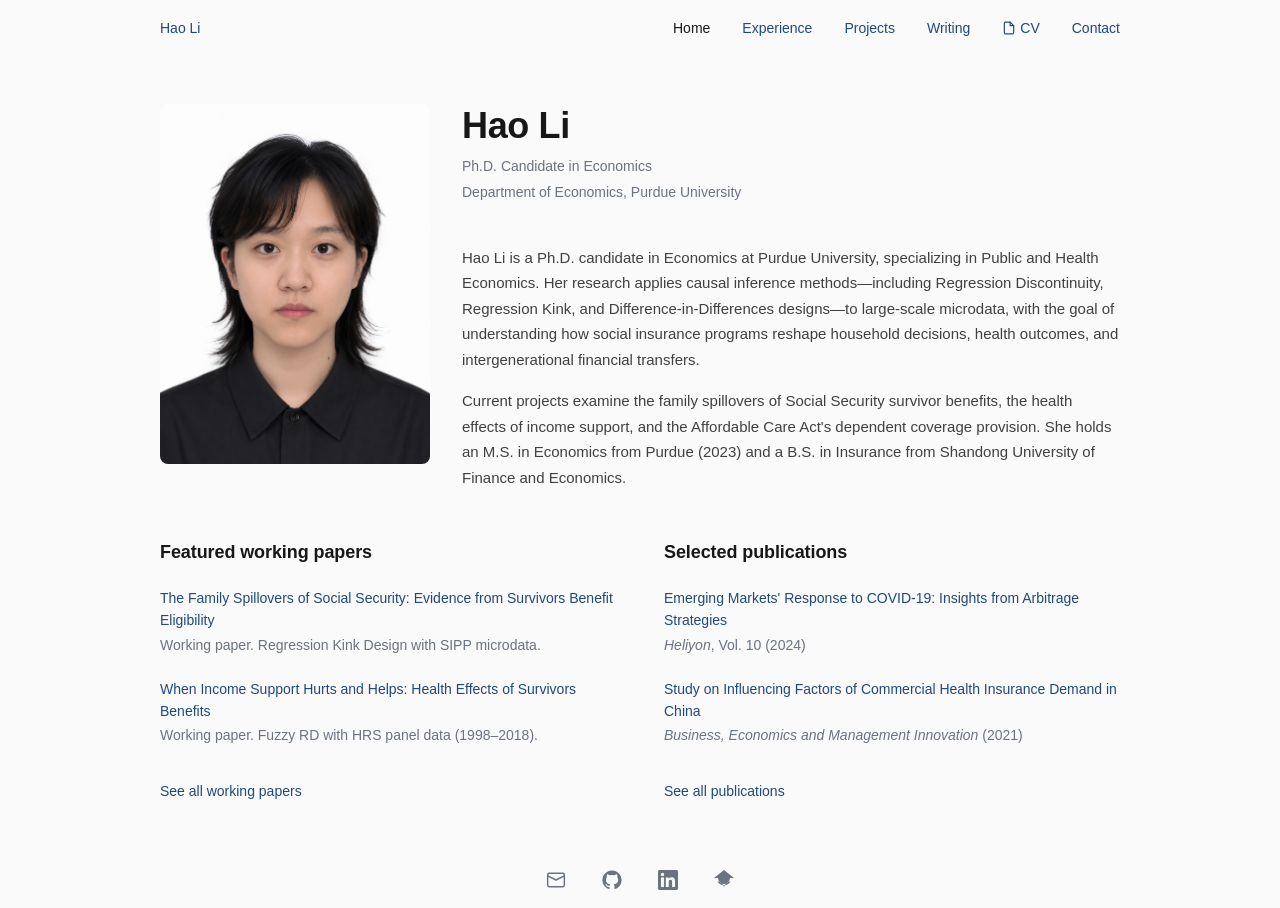
==== index.html @ 3c958ec9 "Update bio to reflect gender pronoun change" ====
<!DOCTYPE html>
<html lang="en">
<head>
  <meta charset="UTF-8">
  <meta name="viewport" content="width=device-width, initial-scale=1">
  <title>Hao Li | Purdue University</title>
  <meta name="description" content="Hao Li, Ph.D. candidate in Economics at Purdue University — research, teaching, and contact.">
  <link rel="stylesheet" href="styles.css">
</head>
<body>

  <header class="site-header">
    <div class="header-inner">
      <a href="index.html" class="site-name">Hao Li</a>
      <nav class="nav" aria-label="Main">
        <a href="index.html" class="current">Home</a>
        <a href="experience.html">Experience</a>
        <a href="projects.html">Projects</a>
        <a href="writing.html">Writing</a>
        <a href="pdf/Hao_Li_CV.pdf" target="_blank" rel="noopener" class="cv-link">
          <svg class="icon" viewBox="0 0 24 24" fill="none" stroke="currentColor" stroke-width="2" stroke-linecap="round" stroke-linejoin="round" aria-hidden="true">
            <path d="M14 2H6a2 2 0 0 0-2 2v16a2 2 0 0 0 2 2h12a2 2 0 0 0 2-2V8z"/>
            <polyline points="14 2 14 8 20 8"/>
          </svg>
          CV
        </a>
        <a href="contact.html">Contact</a>
      </nav>
      <button class="menu-toggle" aria-label="Open menu" aria-expanded="false">
        <svg width="20" height="20" viewBox="0 0 24 24" fill="none" stroke="currentColor" stroke-width="1.5">
          <path stroke-linecap="round" stroke-linejoin="round" d="M4 6h16M4 12h16M4 18h16"/>
        </svg>
      </button>
    </div>
  </header>

  <main>
    <section class="hero">
      <div class="hero-photo">
        <img src="portrait.jpg" alt="Portrait of Hao Li">
      </div>
      <div class="hero-content">
        <h1 class="page-title">Hao Li</h1>
        <p class="subtitle">Ph.D. Candidate in Economics</p>
        <p class="subtitle">Department of Economics, Purdue University</p>
        <div class="hero-bio">
          <p>Hao Li is a Ph.D. candidate in Economics at Purdue University, specializing in Public and Health Economics. Her research applies causal inference methods&mdash;including Regression Discontinuity, Regression Kink, and Difference-in-Differences designs&mdash;to large-scale microdata, with the goal of understanding how social insurance programs reshape household decisions, health outcomes, and intergenerational financial transfers.</p>
          <p>Current projects examine the family spillovers of Social Security survivor benefits, the health effects of income support, and the Affordable Care Act's dependent coverage provision. She holds an M.S. in Economics from Purdue (2023) and a B.S. in Insurance from Shandong University of Finance and Economics.</p>
        </div>
      </div>
    </section>

    <section class="two-col">
      <div class="col">
        <h2 class="section-heading">Featured working papers</h2>
        <ul class="entry-list">
          <li>
            <a href="projects.html" class="entry-title">The Family Spillovers of Social Security: Evidence from Survivors Benefit Eligibility</a>
            <p class="entry-meta">Working paper. Regression Kink Design with SIPP microdata.</p>
          </li>
          <li>
            <a href="projects.html" class="entry-title">When Income Support Hurts and Helps: Health Effects of Survivors Benefits</a>
            <p class="entry-meta">Working paper. Fuzzy RD with HRS panel data (1998&ndash;2018).</p>
          </li>
        </ul>
        <p class="see-all"><a href="projects.html" class="link">See all working papers</a></p>
      </div>

      <div class="col">
        <h2 class="section-heading">Selected publications</h2>
        <ul class="entry-list">
          <li>
            <a href="writing.html" class="entry-title">Emerging Markets' Response to COVID-19: Insights from Arbitrage Strategies</a>
            <p class="entry-meta"><em>Heliyon</em>, Vol. 10 (2024)</p>
          </li>
          <li>
            <a href="writing.html" class="entry-title">Study on Influencing Factors of Commercial Health Insurance Demand in China</a>
            <p class="entry-meta"><em>Business, Economics and Management Innovation</em> (2021)</p>
          </li>
        </ul>
        <p class="see-all"><a href="writing.html" class="link">See all publications</a></p>
      </div>
    </section>
  </main>

  <footer class="site-footer">
    <div class="footer-inner">
      <div class="footer-links">
        <a href="mailto:li4539@purdue.edu" aria-label="Email">
          <svg viewBox="0 0 24 24" fill="none" stroke="currentColor" stroke-width="1.75" stroke-linecap="round" stroke-linejoin="round" aria-hidden="true">
            <rect x="2" y="4" width="20" height="16" rx="2"/>
            <path d="m22 7-10 5L2 7"/>
          </svg>
        </a>
        <a href="https://github.com/" target="_blank" rel="noopener" aria-label="GitHub">
          <svg viewBox="0 0 24 24" fill="currentColor" aria-hidden="true">
            <path d="M12 .5C5.65.5.5 5.65.5 12c0 5.08 3.29 9.39 7.86 10.91.57.1.78-.25.78-.55v-2.1c-3.2.7-3.87-1.36-3.87-1.36-.52-1.34-1.28-1.7-1.28-1.7-1.05-.71.08-.7.08-.7 1.16.08 1.77 1.19 1.77 1.19 1.03 1.77 2.71 1.26 3.37.96.1-.75.4-1.27.73-1.56-2.55-.29-5.24-1.28-5.24-5.69 0-1.26.45-2.29 1.18-3.1-.12-.29-.51-1.46.11-3.04 0 0 .97-.31 3.18 1.18a11.1 11.1 0 0 1 5.79 0c2.21-1.49 3.18-1.18 3.18-1.18.62 1.58.23 2.75.11 3.04.74.81 1.18 1.84 1.18 3.1 0 4.42-2.69 5.39-5.25 5.68.41.36.78 1.06.78 2.14v3.17c0 .31.21.66.79.55C20.21 21.39 23.5 17.08 23.5 12 23.5 5.65 18.35.5 12 .5z"/>
          </svg>
        </a>
        <a href="https://www.linkedin.com/" target="_blank" rel="noopener" aria-label="LinkedIn">
          <svg viewBox="0 0 24 24" fill="currentColor" aria-hidden="true">
            <path d="M20.45 20.45h-3.55v-5.57c0-1.33-.02-3.04-1.85-3.04-1.86 0-2.14 1.45-2.14 2.95v5.66H9.36V9h3.41v1.56h.05c.47-.9 1.64-1.85 3.37-1.85 3.6 0 4.26 2.37 4.26 5.46v6.28zM5.34 7.43a2.06 2.06 0 1 1 0-4.12 2.06 2.06 0 0 1 0 4.12zM7.12 20.45H3.56V9h3.56v11.45zM22.22 0H1.77C.79 0 0 .78 0 1.74v20.52C0 23.22.79 24 1.77 24h20.45c.98 0 1.78-.78 1.78-1.74V1.74C24 .78 23.2 0 22.22 0z"/>
          </svg>
        </a>
        <a href="https://scholar.google.com/" target="_blank" rel="noopener" aria-label="Google Scholar">
          <svg viewBox="0 0 24 24" fill="currentColor" aria-hidden="true">
            <path d="M12 0L0 9.5h4.84A7.16 7.16 0 0 0 12 16.66a7.16 7.16 0 0 0 7.16-7.16H24L12 0zm0 18.4a8.9 8.9 0 0 1-7.91-4.87A8.9 8.9 0 0 1 12 24a8.9 8.9 0 0 1 7.91-10.47A8.9 8.9 0 0 1 12 18.4z"/>
          </svg>
        </a>
      </div>
    </div>
  </footer>

  <script>
    document.querySelector('.menu-toggle').addEventListener('click', function() {
      var nav = document.querySelector('.nav');
      var expanded = this.getAttribute('aria-expanded') === 'true';
      this.setAttribute('aria-expanded', !expanded);
      nav.classList.toggle('open');
    });
  </script>

</body>
</html>
---- styles.css ----
/* ============================================================
   Hao Li — personal site
   Accent color matches the LaTeX CV: rgb(31, 73, 125)
   ============================================================ */

:root {
  --accent: rgb(31, 73, 125);
  --accent-hover: rgb(20, 55, 100);
  --bg: #fafafa;
  --text: #171717;
  --text-muted: #6b7280;
  --text-gray: #404040;
  --border: #e5e5e5;
  --max-width: 64rem;
}

* {
  box-sizing: border-box;
  margin: 0;
  padding: 0;
}

html {
  scroll-behavior: smooth;
  -webkit-text-size-adjust: 100%;
}

body {
  font-family: -apple-system, BlinkMacSystemFont, "Segoe UI", Roboto, "Helvetica Neue", Arial, sans-serif;
  background: var(--bg);
  color: var(--text);
  font-size: 16px;
  line-height: 1.6;
  -webkit-font-smoothing: antialiased;
  -moz-osx-font-smoothing: grayscale;
  min-height: 100vh;
  display: flex;
  flex-direction: column;
}

/* ─── Header ───────────────────────────────────────────────── */

.site-header {
  position: sticky;
  top: 0;
  z-index: 50;
  background: var(--bg);
}

.header-inner {
  max-width: var(--max-width);
  margin: 0 auto;
  padding: 0 1.25rem;
  height: 3.5rem;
  display: flex;
  align-items: center;
  justify-content: space-between;
}

.site-name {
  font-size: 0.875rem;
  font-weight: 500;
  color: var(--accent);
  text-decoration: none;
  transition: color 0.15s;
}

.site-name:hover {
  color: var(--accent-hover);
  text-decoration: underline;
  text-underline-offset: 2px;
}

.nav {
  display: flex;
  align-items: center;
  gap: 2rem;
}

.nav a {
  font-size: 0.875rem;
  color: var(--accent);
  text-decoration: none;
  transition: color 0.15s;
}

.nav a:hover {
  color: var(--accent-hover);
  text-decoration: underline;
  text-underline-offset: 2px;
}

.nav a.current {
  color: var(--text);
  cursor: default;
}

.nav a.current:hover {
  text-decoration: none;
}

.nav .cv-link {
  display: inline-flex;
  align-items: center;
  gap: 0.25rem;
}

.nav .icon {
  width: 0.875rem;
  height: 0.875rem;
  flex-shrink: 0;
}

/* mobile menu toggle */
.menu-toggle {
  display: none;
  background: none;
  border: none;
  color: var(--accent);
  cursor: pointer;
  padding: 0.5rem;
}

@media (max-width: 768px) {
  .nav {
    display: none;
    position: absolute;
    top: 3.5rem;
    left: 0;
    right: 0;
    background: var(--bg);
    flex-direction: column;
    align-items: flex-start;
    gap: 0;
    padding: 0.5rem 1.25rem 1rem;
    border-bottom: 1px solid var(--border);
  }

  .nav.open {
    display: flex;
  }

  .nav a {
    padding: 0.5rem 0;
    width: 100%;
  }

  .menu-toggle {
    display: block;
  }
}

/* ─── Main layout ──────────────────────────────────────────── */

main {
  max-width: var(--max-width);
  width: 100%;
  margin: 0 auto;
  padding: 2rem 1.25rem 2rem;
  flex: 1;
}

@media (min-width: 640px) {
  main {
    padding: 3rem 2rem 3rem;
  }
  .header-inner {
    padding: 0 2rem;
  }
}

/* ─── Typography ───────────────────────────────────────────── */

.page-title {
  font-size: 1.875rem;
  font-weight: 700;
  line-height: 1.2;
  letter-spacing: -0.01em;
}

@media (min-width: 640px) {
  .page-title {
    font-size: 2.25rem;
  }
}

.subtitle {
  margin-top: 0.5rem;
  color: var(--text-muted);
  font-size: 0.875rem;
}

.subtitle + .subtitle {
  margin-top: 0.125rem;
}

.section-heading {
  font-size: 1.125rem;
  font-weight: 600;
  letter-spacing: -0.005em;
  margin-bottom: 1.25rem;
}

p {
  color: var(--text-gray);
  font-size: 0.9375rem;
  line-height: 1.7;
}

a {
  color: var(--accent);
  text-decoration: none;
  transition: color 0.15s;
}

a:hover {
  color: var(--accent-hover);
  text-decoration: underline;
  text-underline-offset: 2px;
}

a.link {
  font-size: 0.875rem;
}

em {
  font-style: italic;
}

strong {
  font-weight: 600;
}

/* ─── Hero (home page) ─────────────────────────────────────── */

.hero {
  display: flex;
  flex-direction: column;
  gap: 2rem;
  align-items: flex-start;
}

@media (min-width: 640px) {
  .hero {
    flex-direction: row;
  }
}

.hero-photo {
  flex-shrink: 0;
  width: 210px;
  border-radius: 0.5rem;
  overflow: hidden;
  aspect-ratio: 3 / 4;
  background: #e5e5e5;
}

@media (min-width: 640px) {
  .hero-photo {
    width: 270px;
  }
}

.hero-photo img {
  width: 100%;
  height: 100%;
  object-fit: cover;
  display: block;
}

.hero-photo-placeholder {
  width: 100%;
  height: 100%;
  display: flex;
  align-items: center;
  justify-content: center;
  color: #9ca3af;
  font-size: 0.875rem;
  text-align: center;
  padding: 1rem;
}

.hero-content {
  flex: 1;
  min-width: 0;
}

.hero-bio {
  margin-top: 2.5rem;
}

.hero-bio p + p {
  margin-top: 1rem;
}

/* ─── Two-column section (home page) ───────────────────────── */

.two-col {
  margin-top: 2rem;
  display: grid;
  grid-template-columns: 1fr;
  gap: 2.5rem;
}

@media (min-width: 768px) {
  .two-col {
    grid-template-columns: 1fr 1fr;
    gap: 3rem;
    margin-top: 3rem;
  }
}

.two-col .col {
  display: flex;
  flex-direction: column;
}

/* ─── Lists ────────────────────────────────────────────────── */

ul.entry-list {
  list-style: none;
  padding: 0;
  flex: 1;
  display: flex;
  flex-direction: column;
  gap: 1.25rem;
}

ul.entry-list li {
  font-size: 0.875rem;
}

.entry-title {
  font-weight: 500;
  color: var(--accent);
  text-decoration: none;
}

.entry-title:hover {
  color: var(--accent-hover);
  text-decoration: underline;
  text-underline-offset: 2px;
}

.entry-meta {
  margin-top: 0.125rem;
  color: var(--text-muted);
  font-size: 0.875rem;
}

.see-all {
  margin-top: 1rem;
  padding-top: 1rem;
  font-size: 0.875rem;
}

/* ─── Sub-page content ─────────────────────────────────────── */

.page-section {
  margin-top: 2rem;
}

.page-section:first-of-type {
  margin-top: 1.5rem;
}

.page-section h2 {
  font-size: 1.125rem;
  font-weight: 600;
  margin-bottom: 1rem;
  padding-bottom: 0.5rem;
  border-bottom: 1px solid var(--border);
}

.entry {
  margin-bottom: 1.5rem;
}

.entry-header {
  display: flex;
  justify-content: space-between;
  align-items: baseline;
  gap: 1rem;
  flex-wrap: wrap;
}

.entry-role {
  font-weight: 600;
  font-size: 0.9375rem;
}

.entry-place {
  color: var(--text-gray);
  font-weight: 400;
}

.entry-date {
  color: var(--text-muted);
  font-size: 0.875rem;
  font-style: italic;
  white-space: nowrap;
}

.entry ul {
  margin-top: 0.5rem;
  padding-left: 1.25rem;
}

.entry ul li {
  font-size: 0.9375rem;
  color: var(--text-gray);
  line-height: 1.65;
  margin-bottom: 0.25rem;
}

/* ─── Contact page ─────────────────────────────────────────── */

.contact-grid {
  display: grid;
  grid-template-columns: max-content 1fr;
  gap: 0.75rem 1.5rem;
  margin-top: 1.5rem;
  font-size: 0.9375rem;
}

.contact-grid dt {
  color: var(--text-muted);
  font-weight: 500;
}

.contact-grid dd {
  color: var(--text-gray);
}

/* ─── Footer ───────────────────────────────────────────────── */

.site-footer {
  margin-top: auto;
  height: 3.5rem;
}

.footer-inner {
  max-width: var(--max-width);
  margin: 0 auto;
  padding: 0 1.25rem;
  height: 3.5rem;
  display: flex;
  align-items: center;
  justify-content: center;
}

.footer-links {
  display: flex;
  align-items: center;
  justify-content: center;
  gap: 1rem;
}

.footer-links a {
  display: inline-flex;
  align-items: center;
  justify-content: center;
  width: 2.5rem;
  height: 2.5rem;
  border-radius: 9999px;
  color: var(--text-muted);
  transition: color 0.15s;
}

.footer-links a:hover {
  color: var(--accent);
}

.footer-links svg {
  width: 1.25rem;
  height: 1.25rem;
}
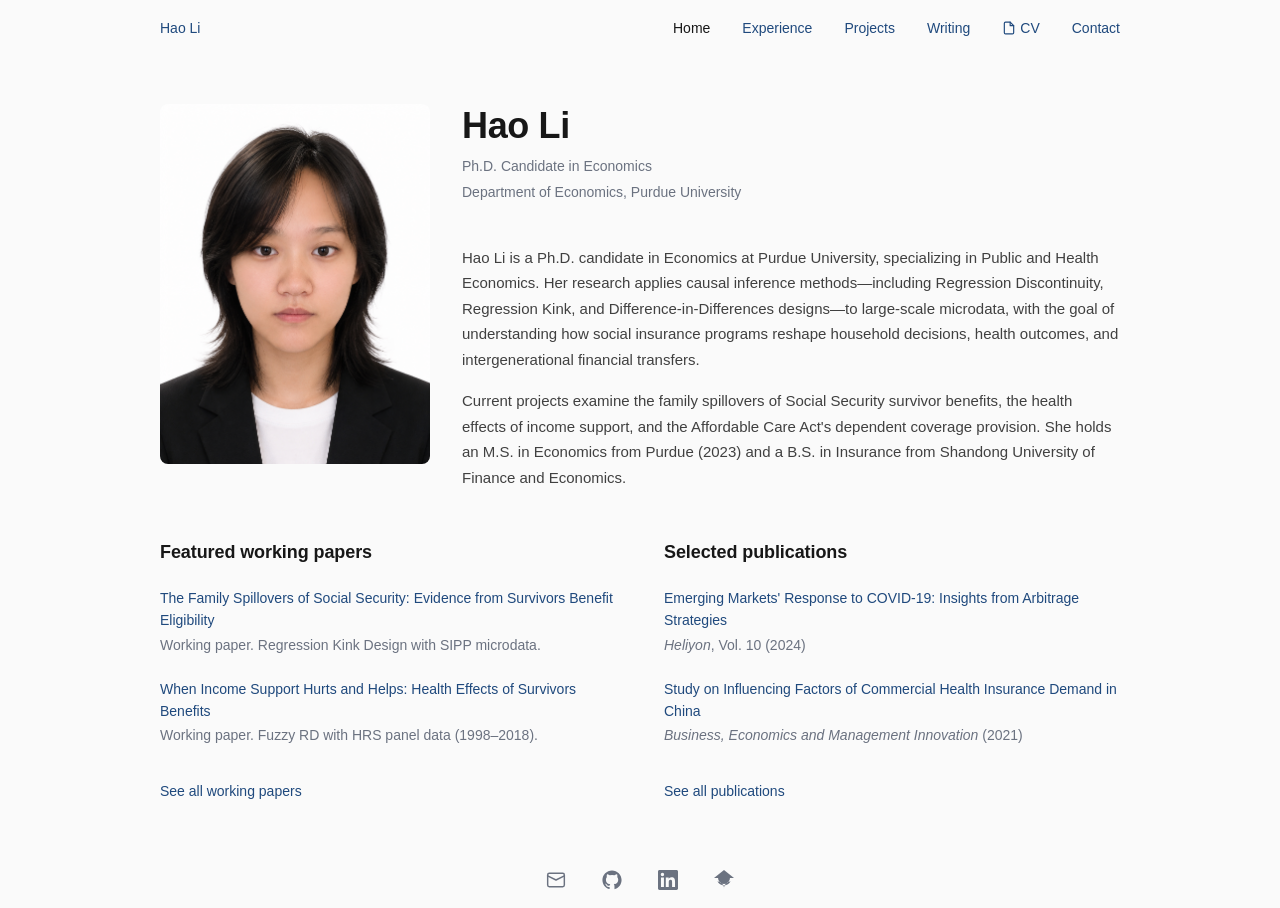
==== commit 96a8631b: "Update image source in hero section" ====
--- a/index.html
+++ b/index.html
@@ -17,7 +17,7 @@
         <a href="experience.html">Experience</a>
         <a href="projects.html">Projects</a>
         <a href="writing.html">Writing</a>
-        <a href="pdf/Hao_Li_CV.pdf" target="_blank" rel="noopener" class="cv-link">
+        <a href="Hao_Li_CV.pdf" target="_blank" rel="noopener" class="cv-link">
           <svg class="icon" viewBox="0 0 24 24" fill="none" stroke="currentColor" stroke-width="2" stroke-linecap="round" stroke-linejoin="round" aria-hidden="true">
             <path d="M14 2H6a2 2 0 0 0-2 2v16a2 2 0 0 0 2 2h12a2 2 0 0 0 2-2V8z"/>
             <polyline points="14 2 14 8 20 8"/>
@@ -37,7 +37,7 @@
   <main>
     <section class="hero">
       <div class="hero-photo">
-        <img src="portrait.jpg" alt="Portrait of Hao Li">
+        <img src="Hao.jpg" alt="Portrait of Hao Li">
       </div>
       <div class="hero-content">
         <h1 class="page-title">Hao Li</h1>
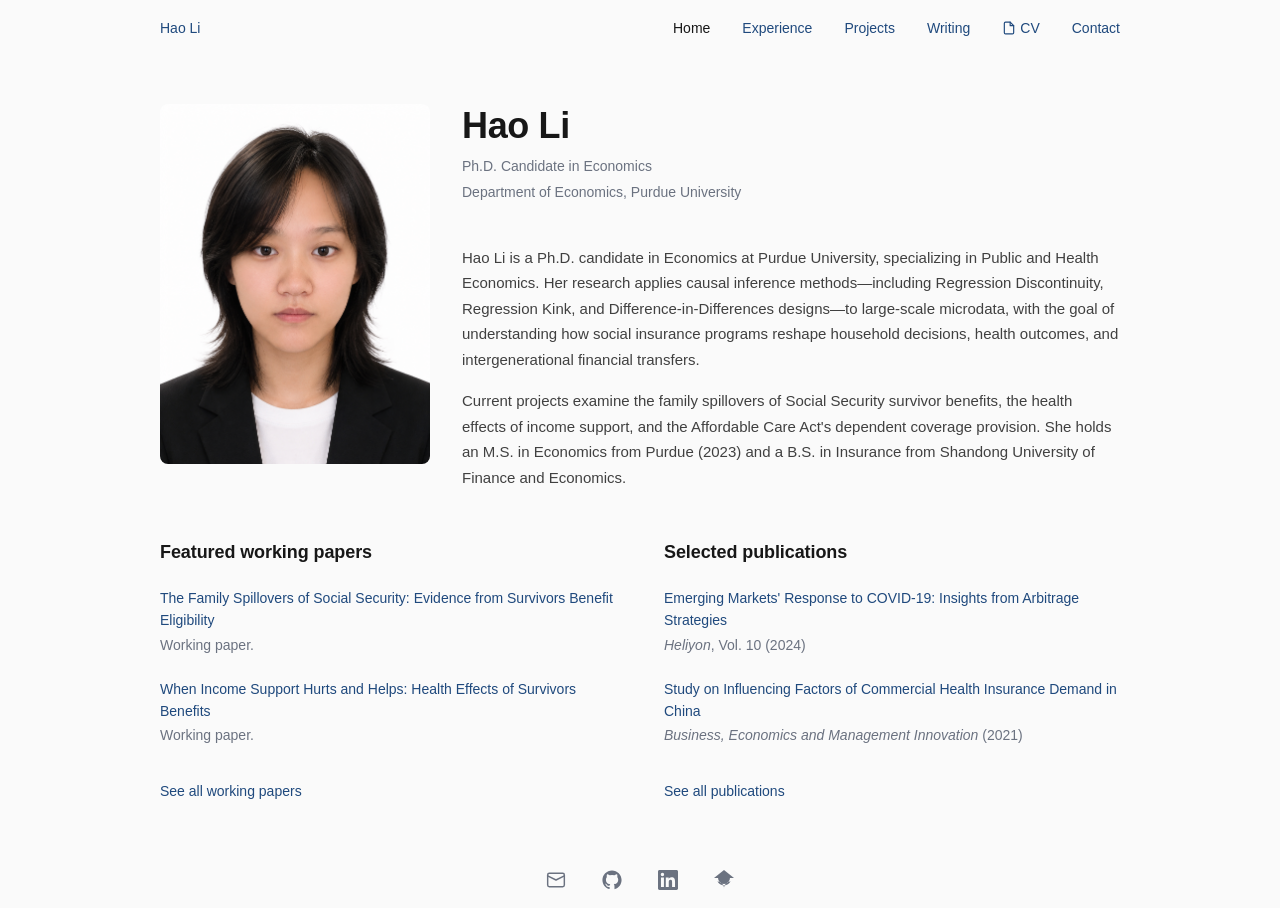
==== commit 98eb36ec: "Simplify entry meta descriptions in index.html Removed specific details from entry meta descriptions" ====
--- a/index.html
+++ b/index.html
@@ -56,11 +56,11 @@
         <ul class="entry-list">
           <li>
             <a href="projects.html" class="entry-title">The Family Spillovers of Social Security: Evidence from Survivors Benefit Eligibility</a>
-            <p class="entry-meta">Working paper. Regression Kink Design with SIPP microdata.</p>
+            <p class="entry-meta">Working paper.</p>
           </li>
           <li>
             <a href="projects.html" class="entry-title">When Income Support Hurts and Helps: Health Effects of Survivors Benefits</a>
-            <p class="entry-meta">Working paper. Fuzzy RD with HRS panel data (1998&ndash;2018).</p>
+            <p class="entry-meta">Working paper. </p>
           </li>
         </ul>
         <p class="see-all"><a href="projects.html" class="link">See all working papers</a></p>
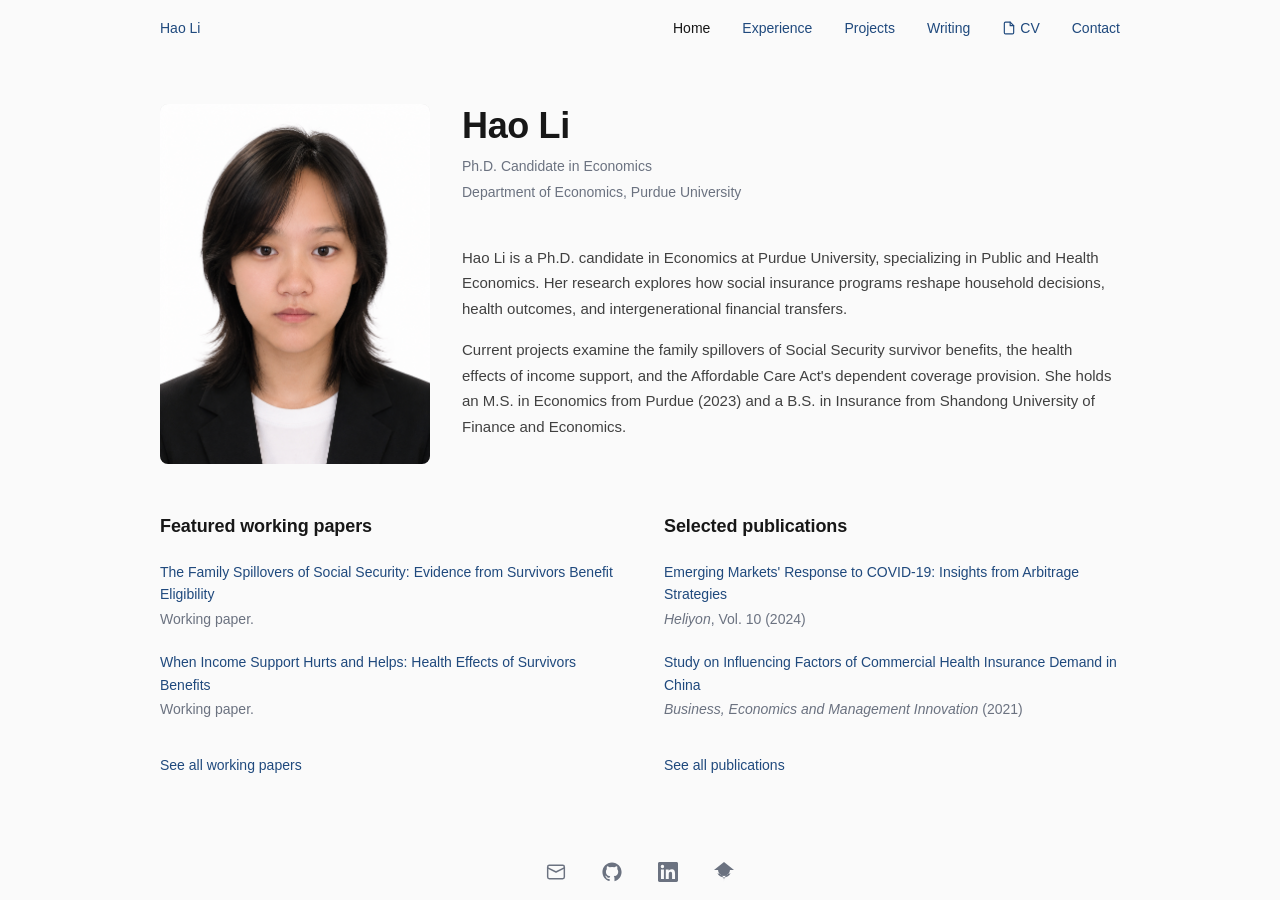
==== commit b5c34ed2: "Revise bio paragraph for clarity Updated the bio paragraph to simplify the description of research m" ====
--- a/index.html
+++ b/index.html
@@ -44,7 +44,7 @@
         <p class="subtitle">Ph.D. Candidate in Economics</p>
         <p class="subtitle">Department of Economics, Purdue University</p>
         <div class="hero-bio">
-          <p>Hao Li is a Ph.D. candidate in Economics at Purdue University, specializing in Public and Health Economics. Her research applies causal inference methods&mdash;including Regression Discontinuity, Regression Kink, and Difference-in-Differences designs&mdash;to large-scale microdata, with the goal of understanding how social insurance programs reshape household decisions, health outcomes, and intergenerational financial transfers.</p>
+          <p>Hao Li is a Ph.D. candidate in Economics at Purdue University, specializing in Public and Health Economics. Her research explores how social insurance programs reshape household decisions, health outcomes, and intergenerational financial transfers.</p>
           <p>Current projects examine the family spillovers of Social Security survivor benefits, the health effects of income support, and the Affordable Care Act's dependent coverage provision. She holds an M.S. in Economics from Purdue (2023) and a B.S. in Insurance from Shandong University of Finance and Economics.</p>
         </div>
       </div>
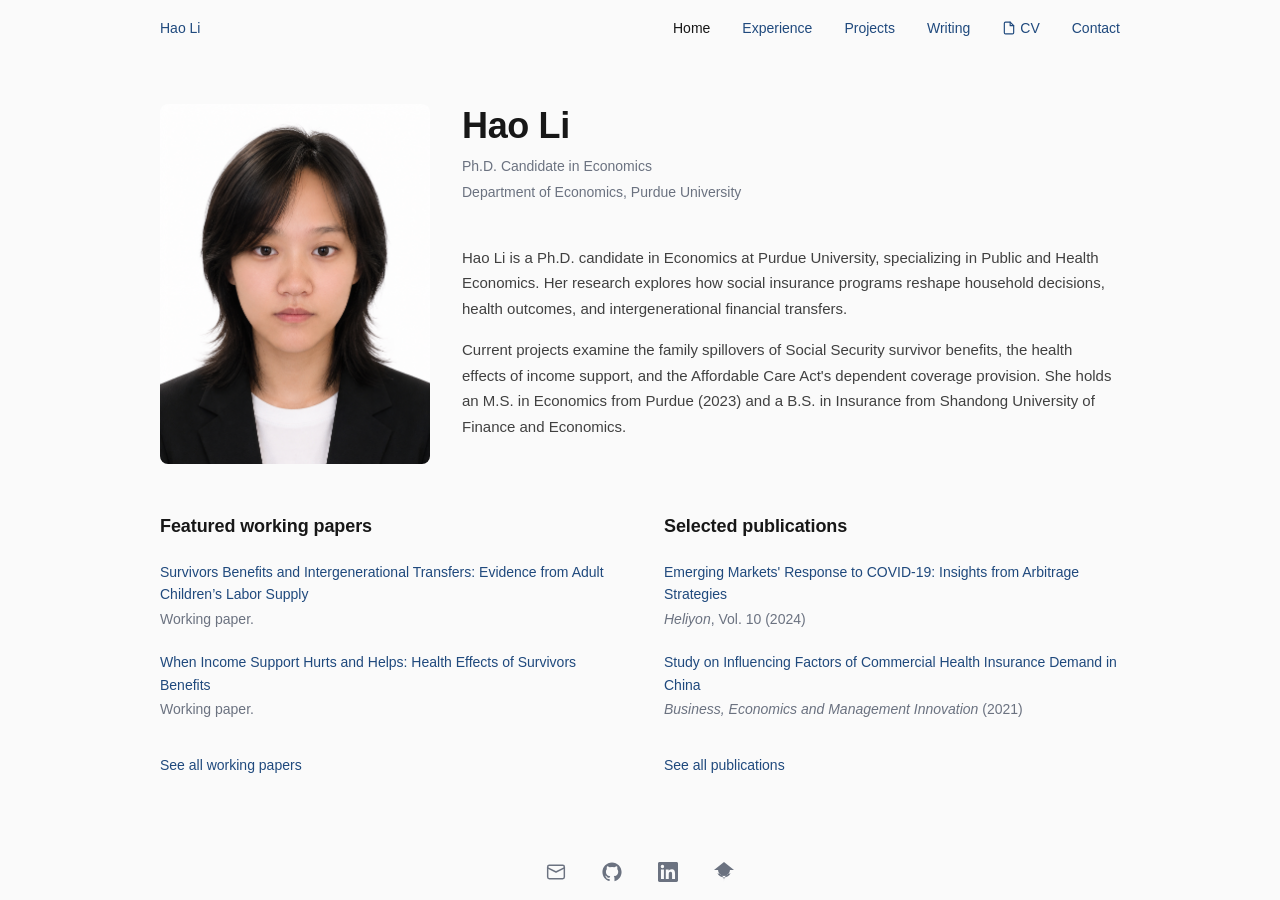
==== commit 3f043288: "Update featured paper title in index.html" ====
--- a/index.html
+++ b/index.html
@@ -55,7 +55,7 @@
         <h2 class="section-heading">Featured working papers</h2>
         <ul class="entry-list">
           <li>
-            <a href="projects.html" class="entry-title">The Family Spillovers of Social Security: Evidence from Survivors Benefit Eligibility</a>
+            <a href="projects.html" class="entry-title">Survivors Benefits and Intergenerational Transfers: Evidence from Adult Children’s Labor Supply</a>
             <p class="entry-meta">Working paper.</p>
           </li>
           <li>
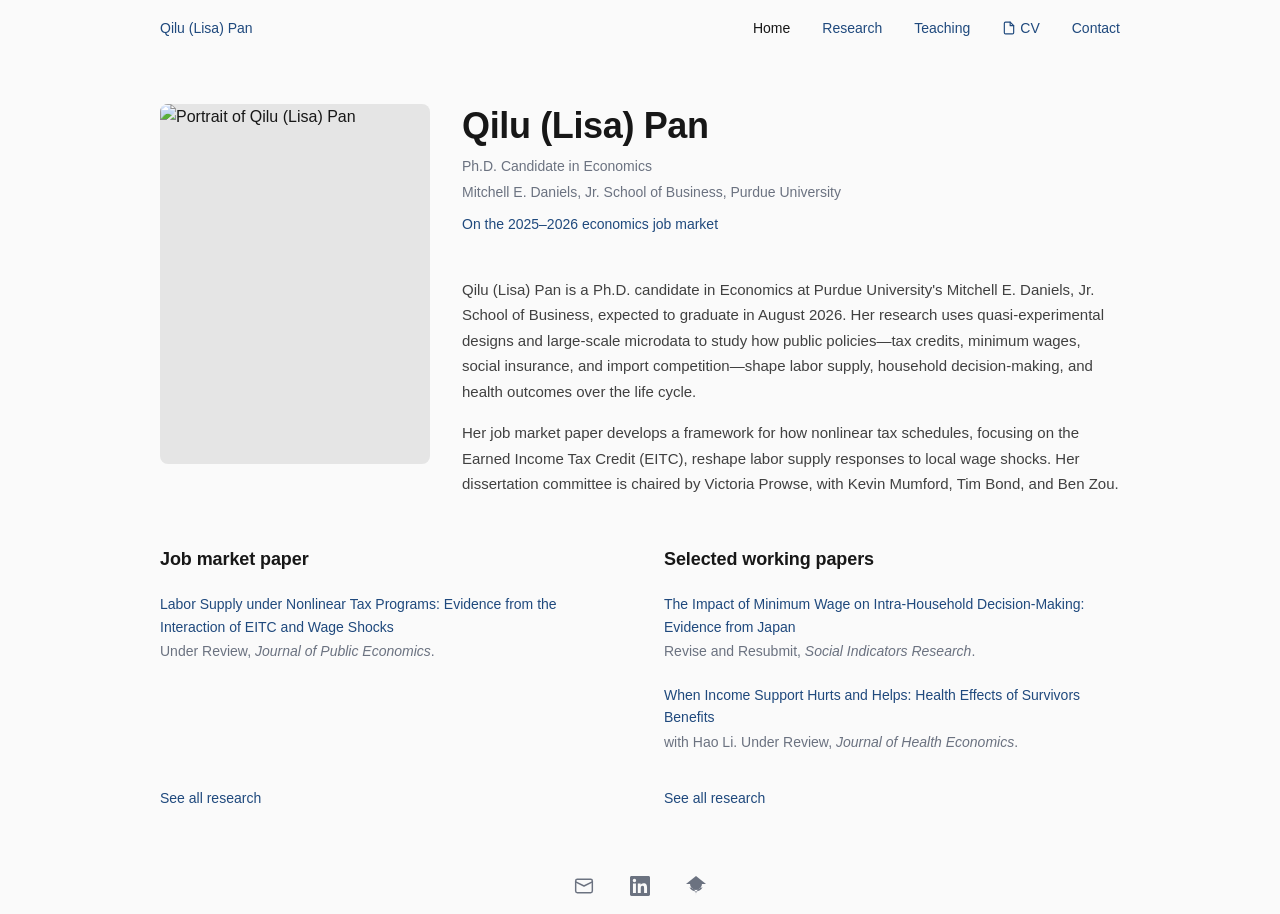
==== commit 93446264: "Add files via upload" ====
--- a/index.html
+++ b/index.html
@@ -3,21 +3,57 @@
 <head>
   <meta charset="UTF-8">
   <meta name="viewport" content="width=device-width, initial-scale=1">
-  <title>Hao Li | Purdue University</title>
-  <meta name="description" content="Hao Li, Ph.D. candidate in Economics at Purdue University — research, teaching, and contact.">
+  <title>Qilu (Lisa) Pan | Ph.D. Candidate in Economics, Purdue University</title>
+  <meta name="description" content="Qilu (Lisa) Pan is a Ph.D. candidate in Economics at Purdue University's Mitchell E. Daniels, Jr. School of Business. Research on public economics, labor economics, EITC, minimum wages, and household decision-making.">
+  <meta name="keywords" content="Qilu Pan, Lisa Pan, Qilu Pan Purdue, Lisa Pan economics, Purdue economics Ph.D., EITC, labor supply, public economics, minimum wage, job market candidate 2026">
+  <meta name="author" content="Qilu (Lisa) Pan">
+  <link rel="canonical" href="https://lisapan.org/">
+
+  <!-- Open Graph -->
+  <meta property="og:title" content="Qilu (Lisa) Pan | Ph.D. Candidate in Economics, Purdue University">
+  <meta property="og:description" content="Ph.D. candidate in Economics at Purdue, specializing in Public and Labor Economics. Job market 2025–2026.">
+  <meta property="og:url" content="https://lisapan.org/">
+  <meta property="og:site_name" content="Qilu (Lisa) Pan">
+  <meta property="og:type" content="website">
+  <meta property="og:image" content="https://lisapan.org/assets/portrait.jpg">
+
+  <meta name="twitter:card" content="summary_large_image">
+  <meta name="twitter:title" content="Qilu (Lisa) Pan | Ph.D. Candidate in Economics, Purdue University">
+  <meta name="twitter:description" content="Ph.D. candidate in Economics at Purdue, specializing in Public and Labor Economics.">
+  <meta name="twitter:image" content="https://lisapan.org/assets/portrait.jpg">
+
+  <!-- Structured data -->
+  <script type="application/ld+json">
+  {
+    "@context": "https://schema.org",
+    "@type": "Person",
+    "name": "Qilu (Lisa) Pan",
+    "alternateName": "Lisa Pan",
+    "url": "https://lisapan.org",
+    "image": "https://lisapan.org/assets/portrait.jpg",
+    "jobTitle": "Ph.D. Candidate in Economics",
+    "affiliation": {
+      "@type": "CollegeOrUniversity",
+      "name": "Purdue University, Mitchell E. Daniels, Jr. School of Business",
+      "url": "https://www.purdue.edu"
+    },
+    "email": "mailto:pan278@purdue.edu",
+    "knowsAbout": ["Public Economics", "Labor Economics", "Economics of Education", "Health Economics", "EITC", "Minimum Wage", "Causal Inference"]
+  }
+  </script>
+
   <link rel="stylesheet" href="styles.css">
 </head>
 <body>
 
   <header class="site-header">
     <div class="header-inner">
-      <a href="index.html" class="site-name">Hao Li</a>
+      <a href="index.html" class="site-name">Qilu (Lisa) Pan</a>
       <nav class="nav" aria-label="Main">
         <a href="index.html" class="current">Home</a>
-        <a href="experience.html">Experience</a>
-        <a href="projects.html">Projects</a>
-        <a href="writing.html">Writing</a>
-        <a href="Hao_Li_CV.pdf" target="_blank" rel="noopener" class="cv-link">
+        <a href="research.html">Research</a>
+        <a href="teaching.html">Teaching</a>
+        <a href="Qilu_Pan_CV.pdf" target="_blank" rel="noopener" class="cv-link">
           <svg class="icon" viewBox="0 0 24 24" fill="none" stroke="currentColor" stroke-width="2" stroke-linecap="round" stroke-linejoin="round" aria-hidden="true">
             <path d="M14 2H6a2 2 0 0 0-2 2v16a2 2 0 0 0 2 2h12a2 2 0 0 0 2-2V8z"/>
             <polyline points="14 2 14 8 20 8"/>
@@ -37,48 +73,45 @@
   <main>
     <section class="hero">
       <div class="hero-photo">
-        <img src="Hao.jpg" alt="Portrait of Hao Li">
+        <img src="assets/portrait.jpg" alt="Portrait of Qilu (Lisa) Pan">
       </div>
       <div class="hero-content">
-        <h1 class="page-title">Hao Li</h1>
+        <h1 class="page-title">Qilu (Lisa) Pan</h1>
         <p class="subtitle">Ph.D. Candidate in Economics</p>
-        <p class="subtitle">Department of Economics, Purdue University</p>
+        <p class="subtitle">Mitchell E. Daniels, Jr. School of Business, Purdue University</p>
+        <p class="subtitle" style="margin-top: 0.5rem; font-weight: 500; color: var(--accent);">On the 2025&ndash;2026 economics job market</p>
         <div class="hero-bio">
-          <p>Hao Li is a Ph.D. candidate in Economics at Purdue University, specializing in Public and Health Economics. Her research explores how social insurance programs reshape household decisions, health outcomes, and intergenerational financial transfers.</p>
-          <p>Current projects examine the family spillovers of Social Security survivor benefits, the health effects of income support, and the Affordable Care Act's dependent coverage provision. She holds an M.S. in Economics from Purdue (2023) and a B.S. in Insurance from Shandong University of Finance and Economics.</p>
+          <p>Qilu (Lisa) Pan is a Ph.D. candidate in Economics at Purdue University's Mitchell E. Daniels, Jr. School of Business, expected to graduate in August 2026. Her research uses quasi-experimental designs and large-scale microdata to study how public policies&mdash;tax credits, minimum wages, social insurance, and import competition&mdash;shape labor supply, household decision-making, and health outcomes over the life cycle.</p>
+          <p>Her job market paper develops a framework for how nonlinear tax schedules, focusing on the Earned Income Tax Credit (EITC), reshape labor supply responses to local wage shocks. Her dissertation committee is chaired by Victoria Prowse, with Kevin Mumford, Tim Bond, and Ben Zou.</p>
         </div>
       </div>
     </section>
 
     <section class="two-col">
       <div class="col">
-        <h2 class="section-heading">Featured working papers</h2>
+        <h2 class="section-heading">Job market paper</h2>
         <ul class="entry-list">
           <li>
-            <a href="projects.html" class="entry-title">Survivors Benefits and Intergenerational Transfers: Evidence from Adult Children’s Labor Supply</a>
-            <p class="entry-meta">Working paper.</p>
-          </li>
-          <li>
-            <a href="projects.html" class="entry-title">When Income Support Hurts and Helps: Health Effects of Survivors Benefits</a>
-            <p class="entry-meta">Working paper. </p>
+            <a href="research.html#jmp" class="entry-title">Labor Supply under Nonlinear Tax Programs: Evidence from the Interaction of EITC and Wage Shocks</a>
+            <p class="entry-meta">Under Review, <em>Journal of Public Economics</em>.</p>
           </li>
         </ul>
-        <p class="see-all"><a href="projects.html" class="link">See all working papers</a></p>
+        <p class="see-all"><a href="research.html" class="link">See all research</a></p>
       </div>
 
       <div class="col">
-        <h2 class="section-heading">Selected publications</h2>
+        <h2 class="section-heading">Selected working papers</h2>
         <ul class="entry-list">
           <li>
-            <a href="writing.html" class="entry-title">Emerging Markets' Response to COVID-19: Insights from Arbitrage Strategies</a>
-            <p class="entry-meta"><em>Heliyon</em>, Vol. 10 (2024)</p>
+            <a href="research.html#minwage" class="entry-title">The Impact of Minimum Wage on Intra-Household Decision-Making: Evidence from Japan</a>
+            <p class="entry-meta">Revise and Resubmit, <em>Social Indicators Research</em>.</p>
           </li>
           <li>
-            <a href="writing.html" class="entry-title">Study on Influencing Factors of Commercial Health Insurance Demand in China</a>
-            <p class="entry-meta"><em>Business, Economics and Management Innovation</em> (2021)</p>
+            <a href="research.html#survivors" class="entry-title">When Income Support Hurts and Helps: Health Effects of Survivors Benefits</a>
+            <p class="entry-meta">with Hao Li. Under Review, <em>Journal of Health Economics</em>.</p>
           </li>
         </ul>
-        <p class="see-all"><a href="writing.html" class="link">See all publications</a></p>
+        <p class="see-all"><a href="research.html" class="link">See all research</a></p>
       </div>
     </section>
   </main>
@@ -86,15 +119,10 @@
   <footer class="site-footer">
     <div class="footer-inner">
       <div class="footer-links">
-        <a href="mailto:li4539@purdue.edu" aria-label="Email">
+        <a href="mailto:pan278@purdue.edu" aria-label="Email">
           <svg viewBox="0 0 24 24" fill="none" stroke="currentColor" stroke-width="1.75" stroke-linecap="round" stroke-linejoin="round" aria-hidden="true">
             <rect x="2" y="4" width="20" height="16" rx="2"/>
             <path d="m22 7-10 5L2 7"/>
-          </svg>
-        </a>
-        <a href="https://github.com/" target="_blank" rel="noopener" aria-label="GitHub">
-          <svg viewBox="0 0 24 24" fill="currentColor" aria-hidden="true">
-            <path d="M12 .5C5.65.5.5 5.65.5 12c0 5.08 3.29 9.39 7.86 10.91.57.1.78-.25.78-.55v-2.1c-3.2.7-3.87-1.36-3.87-1.36-.52-1.34-1.28-1.7-1.28-1.7-1.05-.71.08-.7.08-.7 1.16.08 1.77 1.19 1.77 1.19 1.03 1.77 2.71 1.26 3.37.96.1-.75.4-1.27.73-1.56-2.55-.29-5.24-1.28-5.24-5.69 0-1.26.45-2.29 1.18-3.1-.12-.29-.51-1.46.11-3.04 0 0 .97-.31 3.18 1.18a11.1 11.1 0 0 1 5.79 0c2.21-1.49 3.18-1.18 3.18-1.18.62 1.58.23 2.75.11 3.04.74.81 1.18 1.84 1.18 3.1 0 4.42-2.69 5.39-5.25 5.68.41.36.78 1.06.78 2.14v3.17c0 .31.21.66.79.55C20.21 21.39 23.5 17.08 23.5 12 23.5 5.65 18.35.5 12 .5z"/>
           </svg>
         </a>
         <a href="https://www.linkedin.com/" target="_blank" rel="noopener" aria-label="LinkedIn">
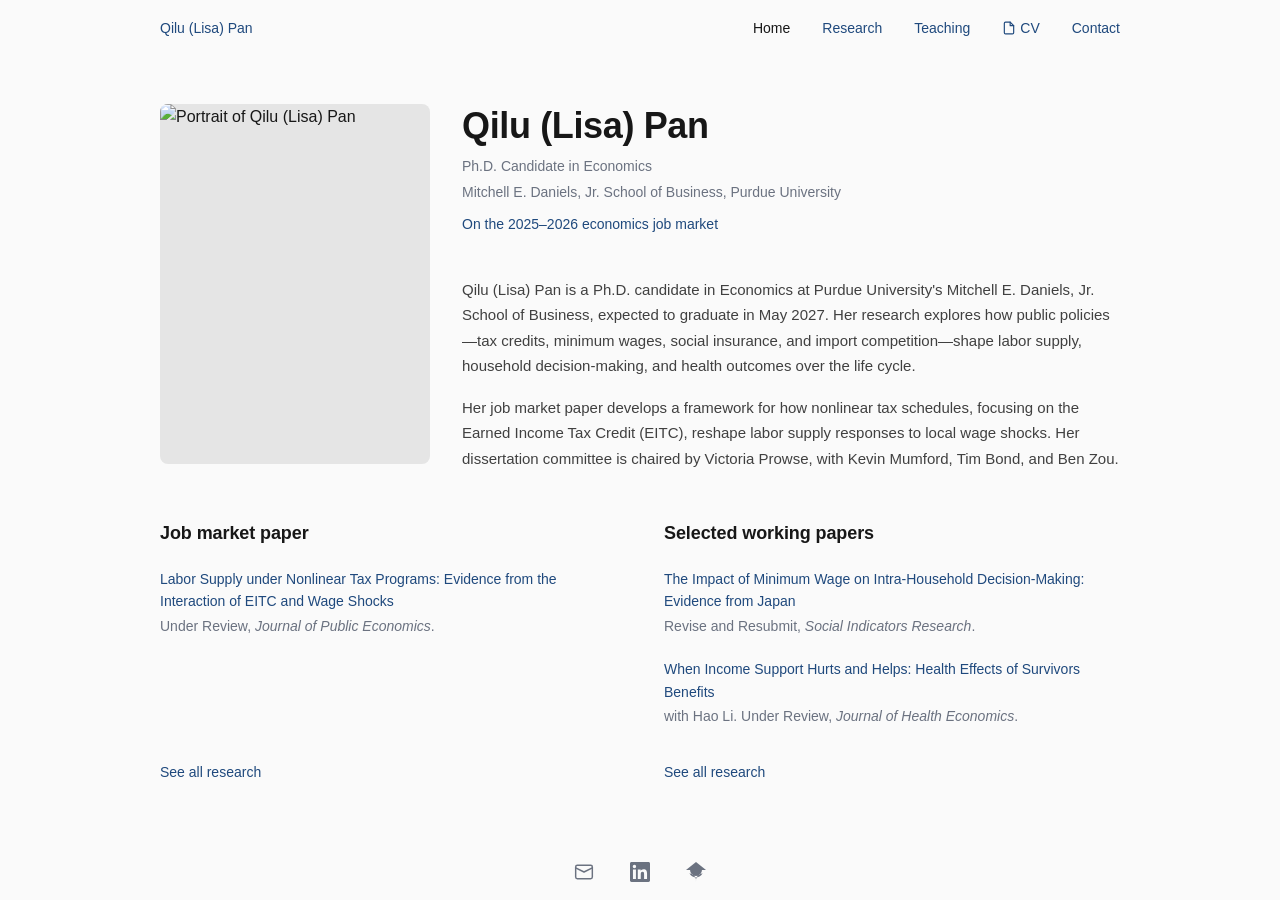
==== commit 49f6b175: "Update index.html" ====
--- a/index.html
+++ b/index.html
@@ -4,8 +4,8 @@
   <meta charset="UTF-8">
   <meta name="viewport" content="width=device-width, initial-scale=1">
   <title>Qilu (Lisa) Pan | Ph.D. Candidate in Economics, Purdue University</title>
-  <meta name="description" content="Qilu (Lisa) Pan is a Ph.D. candidate in Economics at Purdue University's Mitchell E. Daniels, Jr. School of Business. Research on public economics, labor economics, EITC, minimum wages, and household decision-making.">
-  <meta name="keywords" content="Qilu Pan, Lisa Pan, Qilu Pan Purdue, Lisa Pan economics, Purdue economics Ph.D., EITC, labor supply, public economics, minimum wage, job market candidate 2026">
+  <meta name="description" content="Qilu (Lisa) Pan is a Ph.D. candidate in Economics at Purdue University's Mitchell E. Daniels, Jr. School of Business. Research on public economics, labor economics.">
+  <meta name="keywords" content="Qilu Pan, Lisa Pan, Qilu Pan Purdue, Lisa Pan economics, Purdue economics Ph.D., EITC, labor supply, public economics, minimum wage, job market candidate 2027">
   <meta name="author" content="Qilu (Lisa) Pan">
   <link rel="canonical" href="https://lisapan.org/">
 
@@ -81,7 +81,7 @@
         <p class="subtitle">Mitchell E. Daniels, Jr. School of Business, Purdue University</p>
         <p class="subtitle" style="margin-top: 0.5rem; font-weight: 500; color: var(--accent);">On the 2025&ndash;2026 economics job market</p>
         <div class="hero-bio">
-          <p>Qilu (Lisa) Pan is a Ph.D. candidate in Economics at Purdue University's Mitchell E. Daniels, Jr. School of Business, expected to graduate in August 2026. Her research uses quasi-experimental designs and large-scale microdata to study how public policies&mdash;tax credits, minimum wages, social insurance, and import competition&mdash;shape labor supply, household decision-making, and health outcomes over the life cycle.</p>
+          <p>Qilu (Lisa) Pan is a Ph.D. candidate in Economics at Purdue University's Mitchell E. Daniels, Jr. School of Business, expected to graduate in May 2027. Her research explores how public policies&mdash;tax credits, minimum wages, social insurance, and import competition&mdash;shape labor supply, household decision-making, and health outcomes over the life cycle.</p>
           <p>Her job market paper develops a framework for how nonlinear tax schedules, focusing on the Earned Income Tax Credit (EITC), reshape labor supply responses to local wage shocks. Her dissertation committee is chaired by Victoria Prowse, with Kevin Mumford, Tim Bond, and Ben Zou.</p>
         </div>
       </div>
